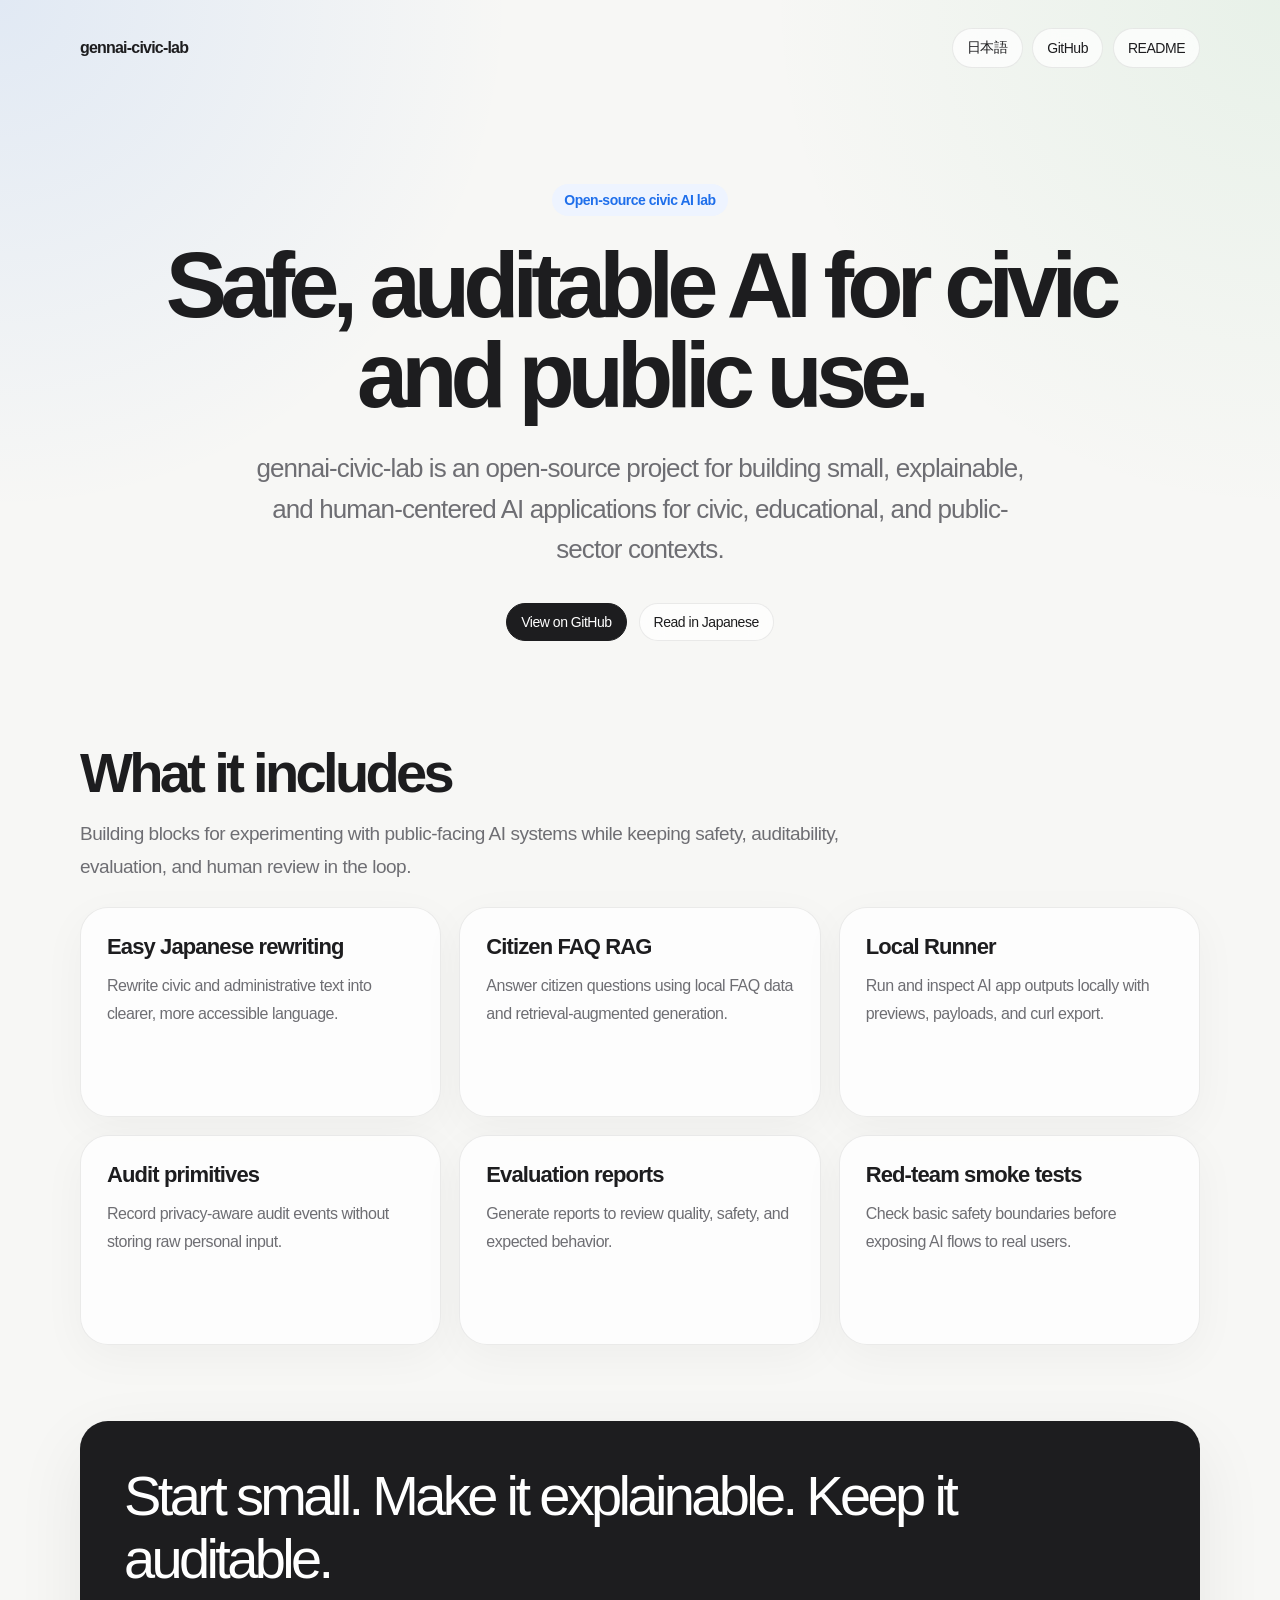
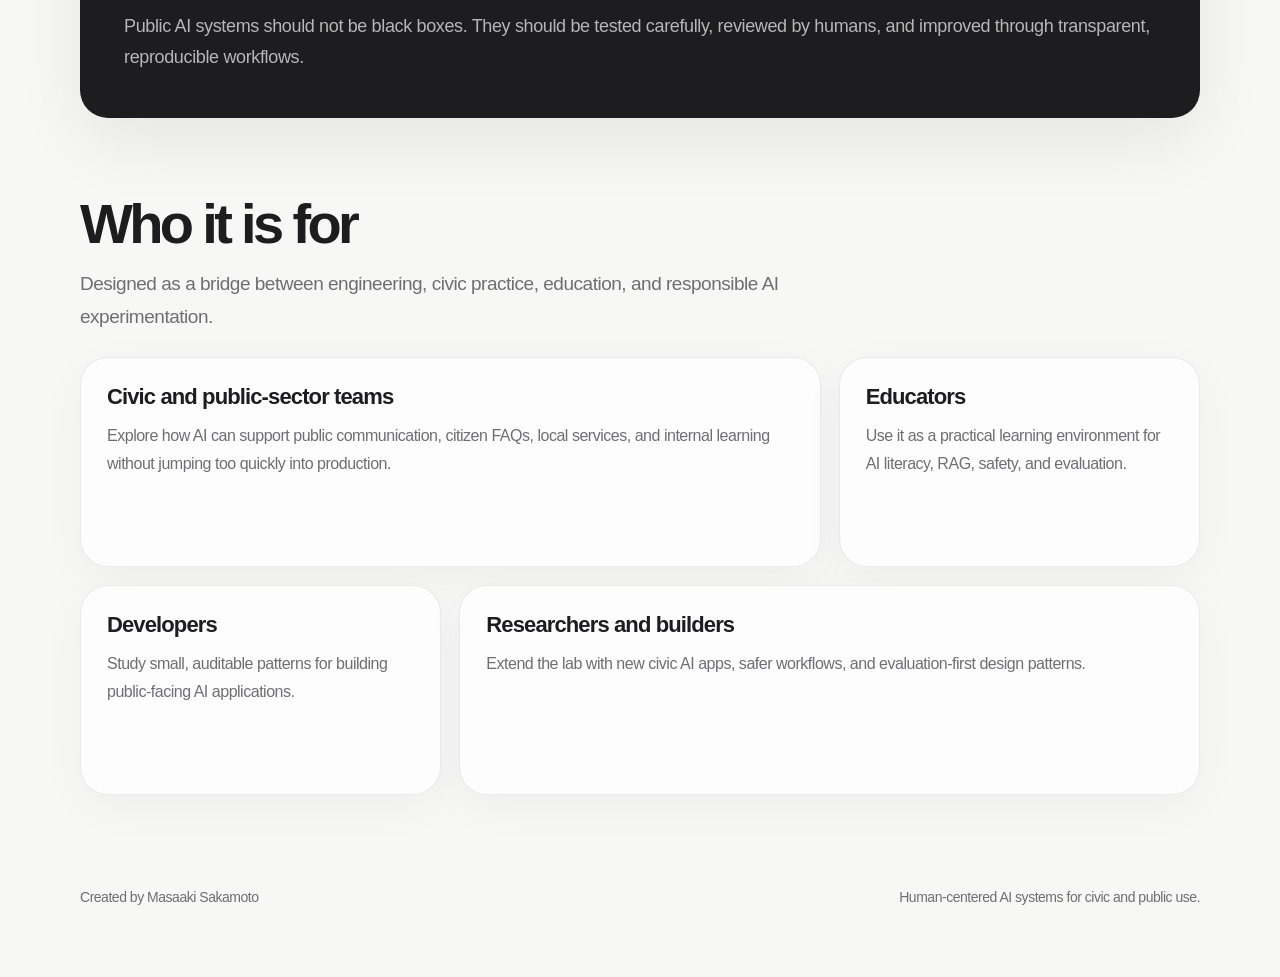
==== docs/index.html @ 60789cdd "docs: README導線とGitHub Pages入口を整理" ====
<!doctype html>
<html lang="en">
<head>
  <meta charset="utf-8" />
  <meta name="viewport" content="width=device-width,initial-scale=1" />
  <title>gennai-civic-lab | Open-source civic AI lab</title>
  <meta name="description" content="An open-source civic AI lab for safe, auditable, and human-centered public AI applications." />
  <link rel="stylesheet" href="./assets/site.css" />
</head>
<body>
  <div class="page">
    <header>
      <a class="brand" href="./">gennai-civic-lab</a>
      <nav>
        <a href="./ja/">日本語</a>
        <a href="https://github.com/masaakisakamoto/gennai-civic-lab">GitHub</a>
        <a href="https://github.com/masaakisakamoto/gennai-civic-lab/blob/main/README.md">README</a>
      </nav>
    </header>

    <main>
      <section class="hero">
        <div class="eyebrow">Open-source civic AI lab</div>
        <h1>Safe, auditable AI for civic and public use.</h1>
        <p class="lead">
          gennai-civic-lab is an open-source project for building small, explainable,
          and human-centered AI applications for civic, educational, and public-sector contexts.
        </p>
        <div class="actions">
          <a class="button primary" href="https://github.com/masaakisakamoto/gennai-civic-lab">View on GitHub</a>
          <a class="button" href="./ja/">Read in Japanese</a>
        </div>
      </section>

      <section>
        <div class="section-title">
          <h2>What it includes</h2>
          <p>
            Building blocks for experimenting with public-facing AI systems while keeping
            safety, auditability, evaluation, and human review in the loop.
          </p>
        </div>

        <div class="grid">
          <article class="card"><h3>Easy Japanese rewriting</h3><p>Rewrite civic and administrative text into clearer, more accessible language.</p></article>
          <article class="card"><h3>Citizen FAQ RAG</h3><p>Answer citizen questions using local FAQ data and retrieval-augmented generation.</p></article>
          <article class="card"><h3>Local Runner</h3><p>Run and inspect AI app outputs locally with previews, payloads, and curl export.</p></article>
          <article class="card"><h3>Audit primitives</h3><p>Record privacy-aware audit events without storing raw personal input.</p></article>
          <article class="card"><h3>Evaluation reports</h3><p>Generate reports to review quality, safety, and expected behavior.</p></article>
          <article class="card"><h3>Red-team smoke tests</h3><p>Check basic safety boundaries before exposing AI flows to real users.</p></article>
        </div>
      </section>

      <section>
        <div class="principle">
          <p>Start small. Make it explainable. Keep it auditable.</p>
          <span>
            Public AI systems should not be black boxes. They should be tested carefully,
            reviewed by humans, and improved through transparent, reproducible workflows.
          </span>
        </div>
      </section>

      <section>
        <div class="section-title">
          <h2>Who it is for</h2>
          <p>
            Designed as a bridge between engineering, civic practice, education,
            and responsible AI experimentation.
          </p>
        </div>

        <div class="grid">
          <article class="card large"><h3>Civic and public-sector teams</h3><p>Explore how AI can support public communication, citizen FAQs, local services, and internal learning without jumping too quickly into production.</p></article>
          <article class="card"><h3>Educators</h3><p>Use it as a practical learning environment for AI literacy, RAG, safety, and evaluation.</p></article>
          <article class="card"><h3>Developers</h3><p>Study small, auditable patterns for building public-facing AI applications.</p></article>
          <article class="card large"><h3>Researchers and builders</h3><p>Extend the lab with new civic AI apps, safer workflows, and evaluation-first design patterns.</p></article>
        </div>
      </section>
    </main>

    <footer>
      <span>Created by Masaaki Sakamoto</span>
      <span>Human-centered AI systems for civic and public use.</span>
    </footer>
  </div>
</body>
</html>
---- docs/assets/site.css ----
:root {
  --bg: #f7f7f5;
  --panel: rgba(255, 255, 255, 0.78);
  --text: #1d1d1f;
  --muted: #6e6e73;
  --line: rgba(0, 0, 0, 0.08);
  --accent: #1f6feb;
  --soft: #eef4ff;
  --radius: 28px;
  --shadow: 0 24px 70px rgba(0, 0, 0, 0.07);
}

* {
  box-sizing: border-box;
}

html {
  scroll-behavior: smooth;
}

body {
  margin: 0;
  font-family: -apple-system, BlinkMacSystemFont, "Segoe UI", "Hiragino Sans", "Yu Gothic", "YuGothic", "Noto Sans JP", sans-serif;
  background:
    radial-gradient(circle at top left, rgba(31, 111, 235, 0.10), transparent 32rem),
    radial-gradient(circle at top right, rgba(52, 168, 83, 0.08), transparent 32rem),
    var(--bg);
  color: var(--text);
  letter-spacing: -0.03em;
}

a {
  color: inherit;
  text-decoration: none;
}

.page {
  width: min(1120px, calc(100% - 40px));
  margin: 0 auto;
}

header {
  padding: 28px 0;
  display: flex;
  justify-content: space-between;
  align-items: center;
  gap: 16px;
}

.brand {
  font-weight: 760;
  letter-spacing: -0.05em;
}

nav {
  display: flex;
  gap: 10px;
  flex-wrap: wrap;
  justify-content: flex-end;
}

nav a,
.button {
  display: inline-flex;
  align-items: center;
  justify-content: center;
  border: 1px solid var(--line);
  background: rgba(255, 255, 255, 0.72);
  backdrop-filter: blur(12px);
  padding: 10px 14px;
  border-radius: 999px;
  font-size: 14px;
  color: var(--text);
  transition: transform 0.18s ease, background 0.18s ease, border-color 0.18s ease;
}

nav a:hover,
.button:hover {
  transform: translateY(-1px);
  background: #fff;
  border-color: rgba(0, 0, 0, 0.16);
}

.hero {
  padding: 88px 0 64px;
  text-align: center;
}

.eyebrow {
  display: inline-flex;
  padding: 8px 12px;
  border-radius: 999px;
  background: var(--soft);
  color: var(--accent);
  font-size: 14px;
  font-weight: 680;
  margin-bottom: 24px;
}

h1 {
  margin: 0 auto;
  max-width: 960px;
  font-size: clamp(44px, 7.8vw, 92px);
  line-height: 0.98;
  letter-spacing: -0.075em;
}

.lead {
  margin: 28px auto 0;
  max-width: 790px;
  font-size: clamp(18px, 2.4vw, 26px);
  line-height: 1.55;
  color: var(--muted);
  letter-spacing: -0.035em;
}

.actions {
  margin-top: 34px;
  display: flex;
  justify-content: center;
  gap: 12px;
  flex-wrap: wrap;
}

.button.primary {
  background: var(--text);
  color: #fff;
  border-color: var(--text);
}

section {
  padding: 38px 0;
}

.section-title {
  max-width: 820px;
  margin-bottom: 24px;
}

h2 {
  margin: 0 0 14px;
  font-size: clamp(32px, 5vw, 56px);
  line-height: 1.06;
  letter-spacing: -0.065em;
}

.section-title p {
  margin: 0;
  color: var(--muted);
  font-size: 19px;
  line-height: 1.75;
}

.grid {
  display: grid;
  grid-template-columns: repeat(3, 1fr);
  gap: 18px;
}

.card {
  background: var(--panel);
  border: 1px solid var(--line);
  border-radius: var(--radius);
  padding: 26px;
  box-shadow: 0 12px 45px rgba(0, 0, 0, 0.04);
  min-height: 210px;
}

.card.large {
  grid-column: span 2;
}

.card h3 {
  margin: 0 0 12px;
  font-size: 22px;
  letter-spacing: -0.04em;
}

.card p {
  margin: 0;
  color: var(--muted);
  line-height: 1.75;
  font-size: 16px;
}

.principle {
  background: var(--text);
  color: #fff;
  border-radius: var(--radius);
  padding: 44px;
  box-shadow: var(--shadow);
}

.principle p {
  margin: 0;
  font-size: clamp(28px, 5vw, 56px);
  line-height: 1.12;
  letter-spacing: -0.065em;
}

.principle span {
  display: block;
  margin-top: 20px;
  color: rgba(255, 255, 255, 0.68);
  font-size: 18px;
  line-height: 1.75;
  letter-spacing: -0.02em;
}

footer {
  padding: 56px 0 72px;
  color: var(--muted);
  font-size: 14px;
  display: flex;
  justify-content: space-between;
  gap: 16px;
  flex-wrap: wrap;
}

@media (max-width: 820px) {
  header {
    align-items: flex-start;
    flex-direction: column;
  }

  .hero {
    text-align: left;
    padding-top: 56px;
  }

  .actions {
    justify-content: flex-start;
  }

  .grid {
    grid-template-columns: 1fr;
  }

  .card.large {
    grid-column: span 1;
  }

  .principle {
    padding: 30px;
  }
}
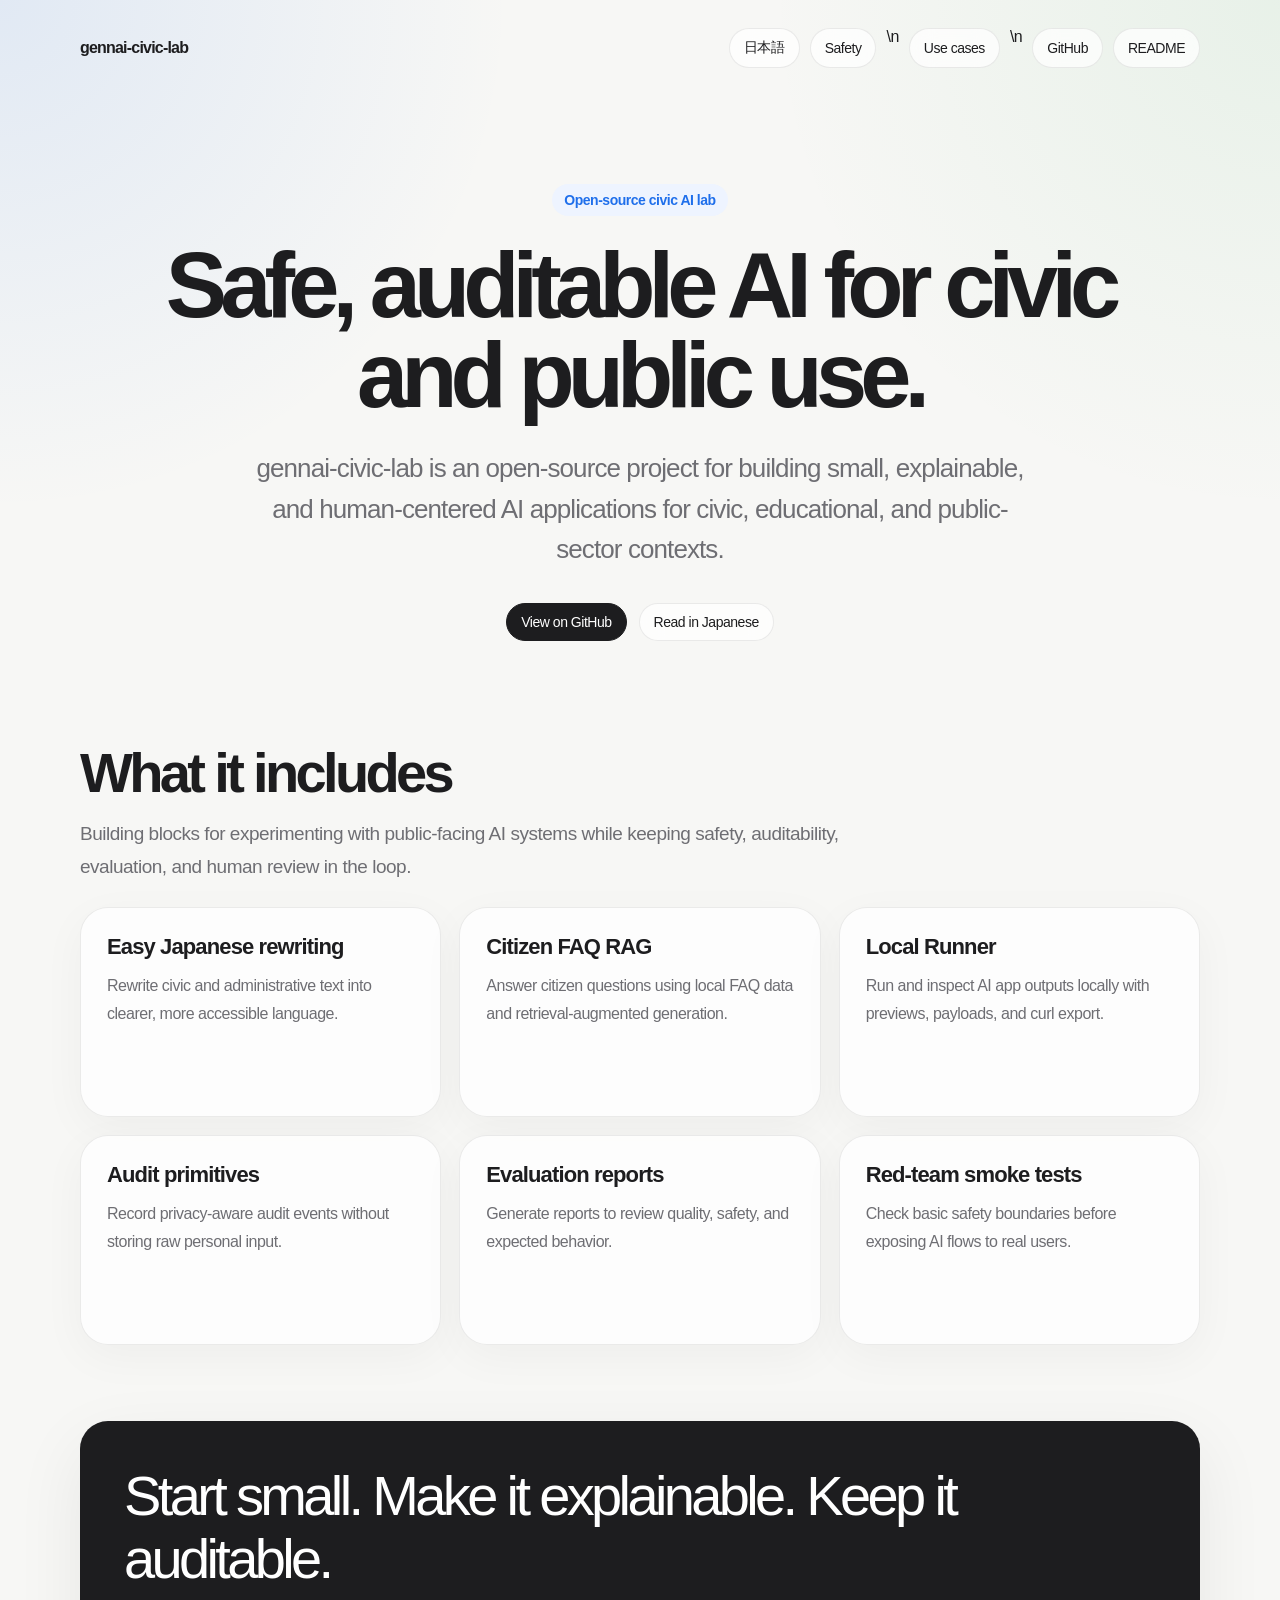
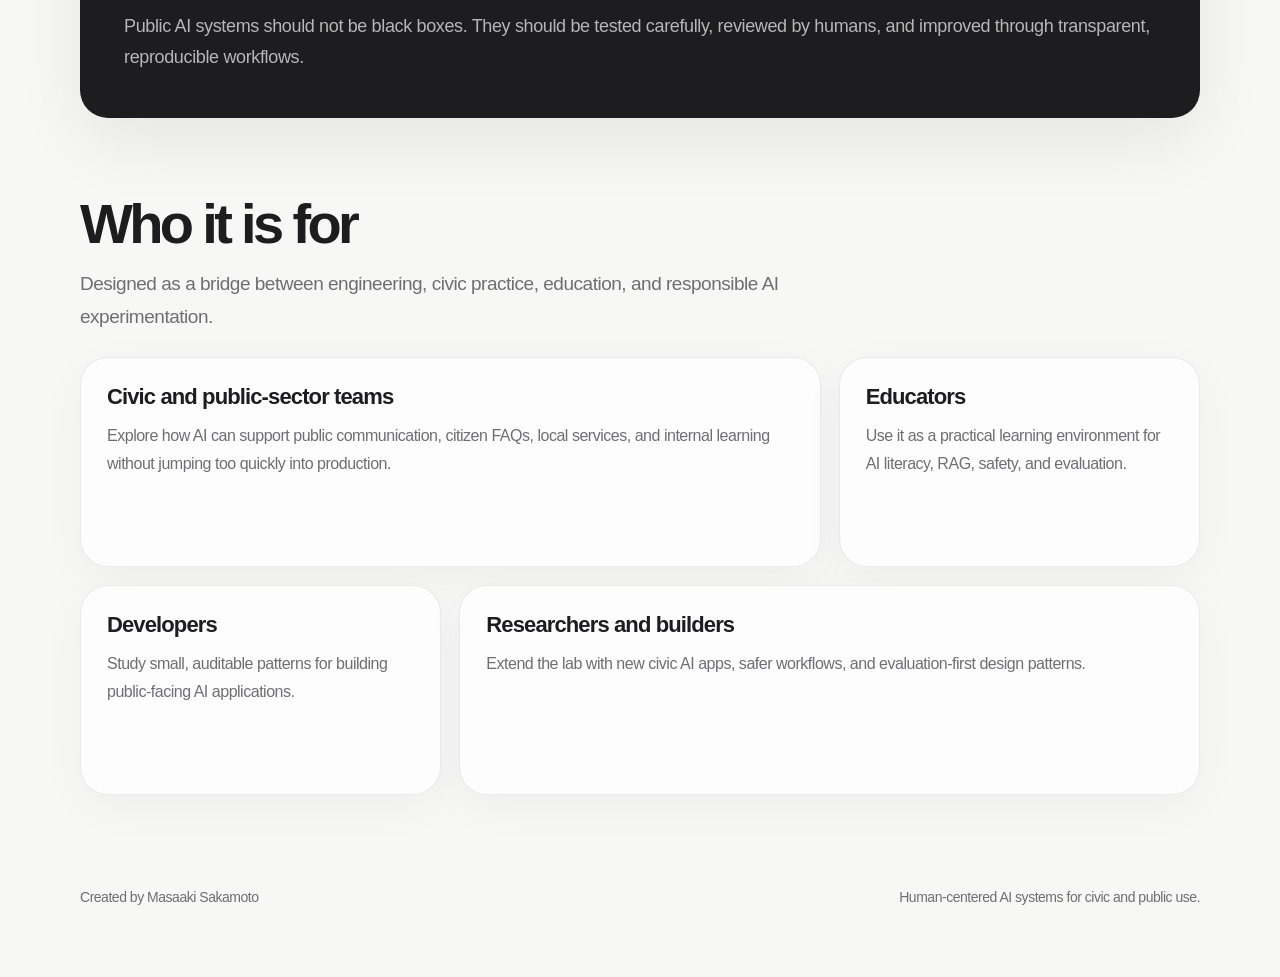
==== commit 87fc1ab3: "docs: 公共AI向けSafetyと利用シーンページを追加" ====
--- a/docs/index.html
+++ b/docs/index.html
@@ -13,7 +13,7 @@
       <a class="brand" href="./">gennai-civic-lab</a>
       <nav>
         <a href="./ja/">日本語</a>
-        <a href="https://github.com/masaakisakamoto/gennai-civic-lab">GitHub</a>
+        <a href="./safety.html">Safety</a>\n        <a href="./use-cases.html">Use cases</a>\n        <a href="https://github.com/masaakisakamoto/gennai-civic-lab">GitHub</a>
         <a href="https://github.com/masaakisakamoto/gennai-civic-lab/blob/main/README.md">README</a>
       </nav>
     </header>
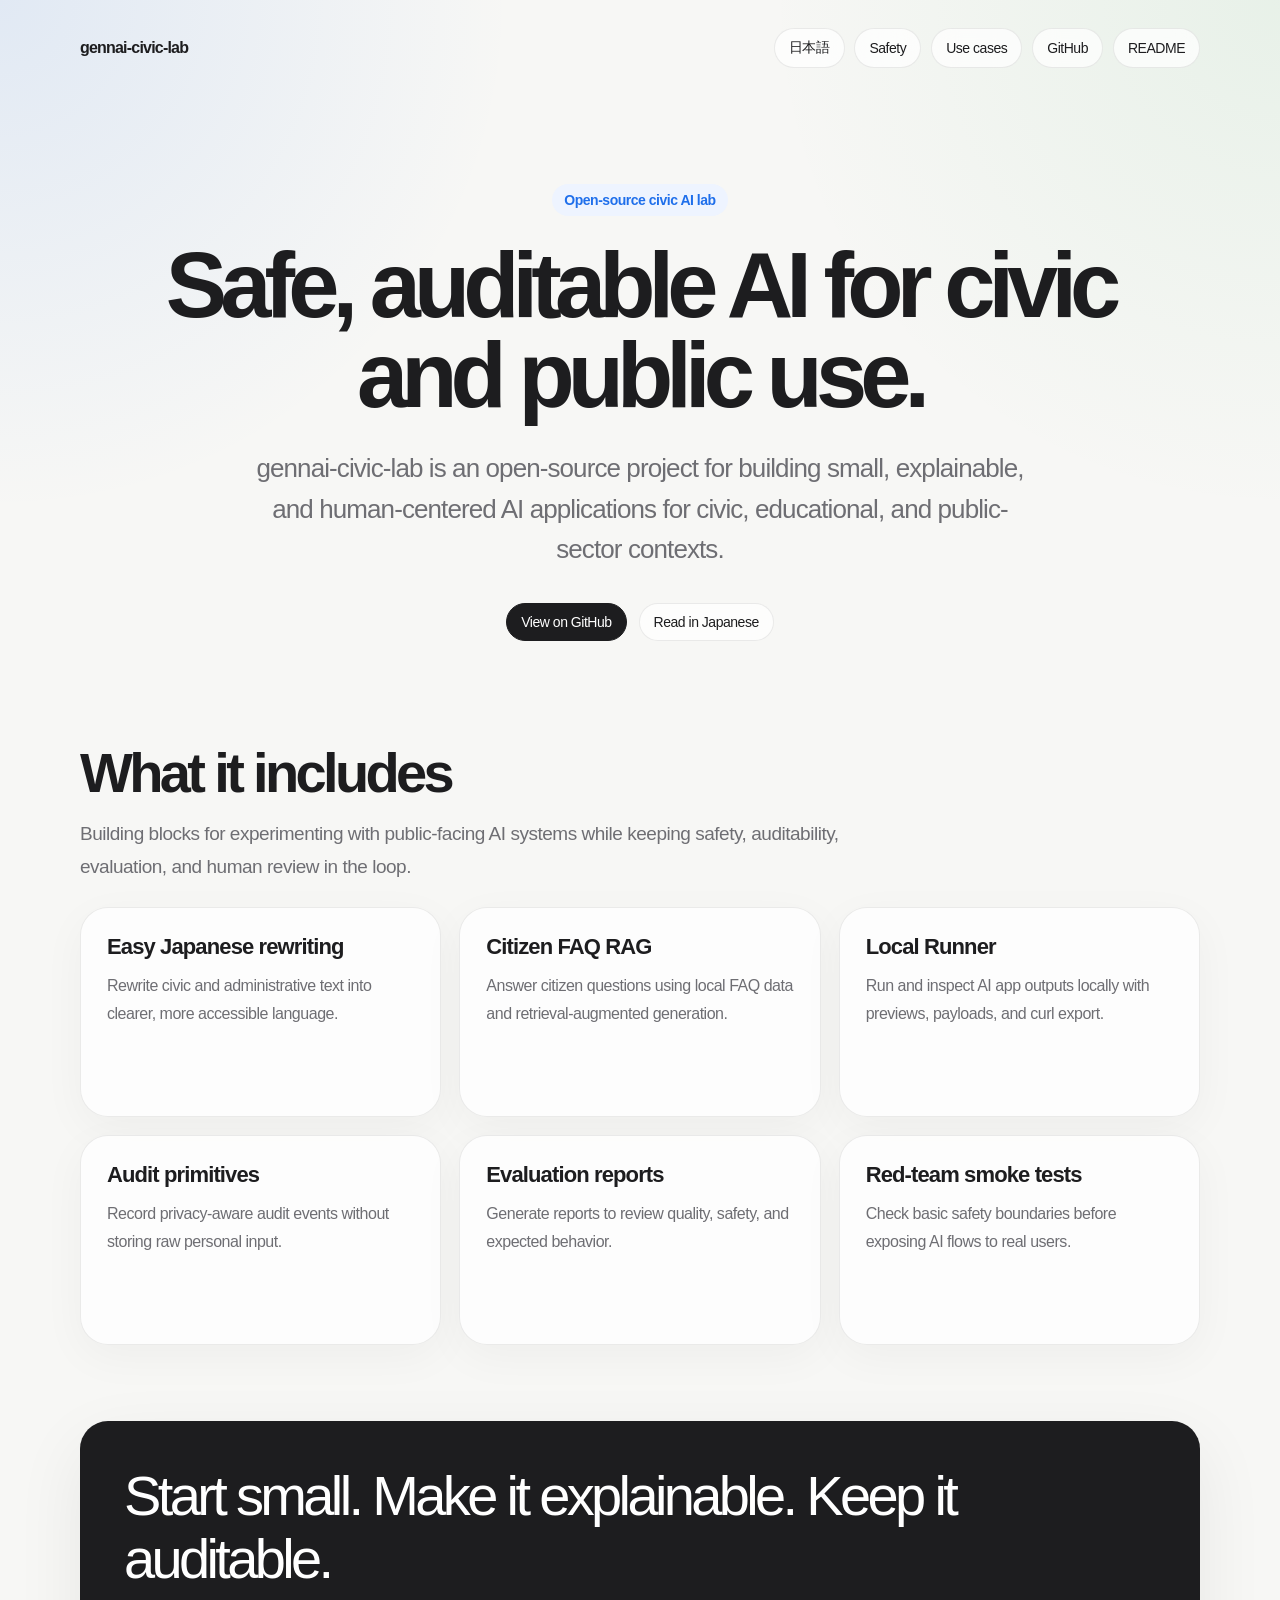
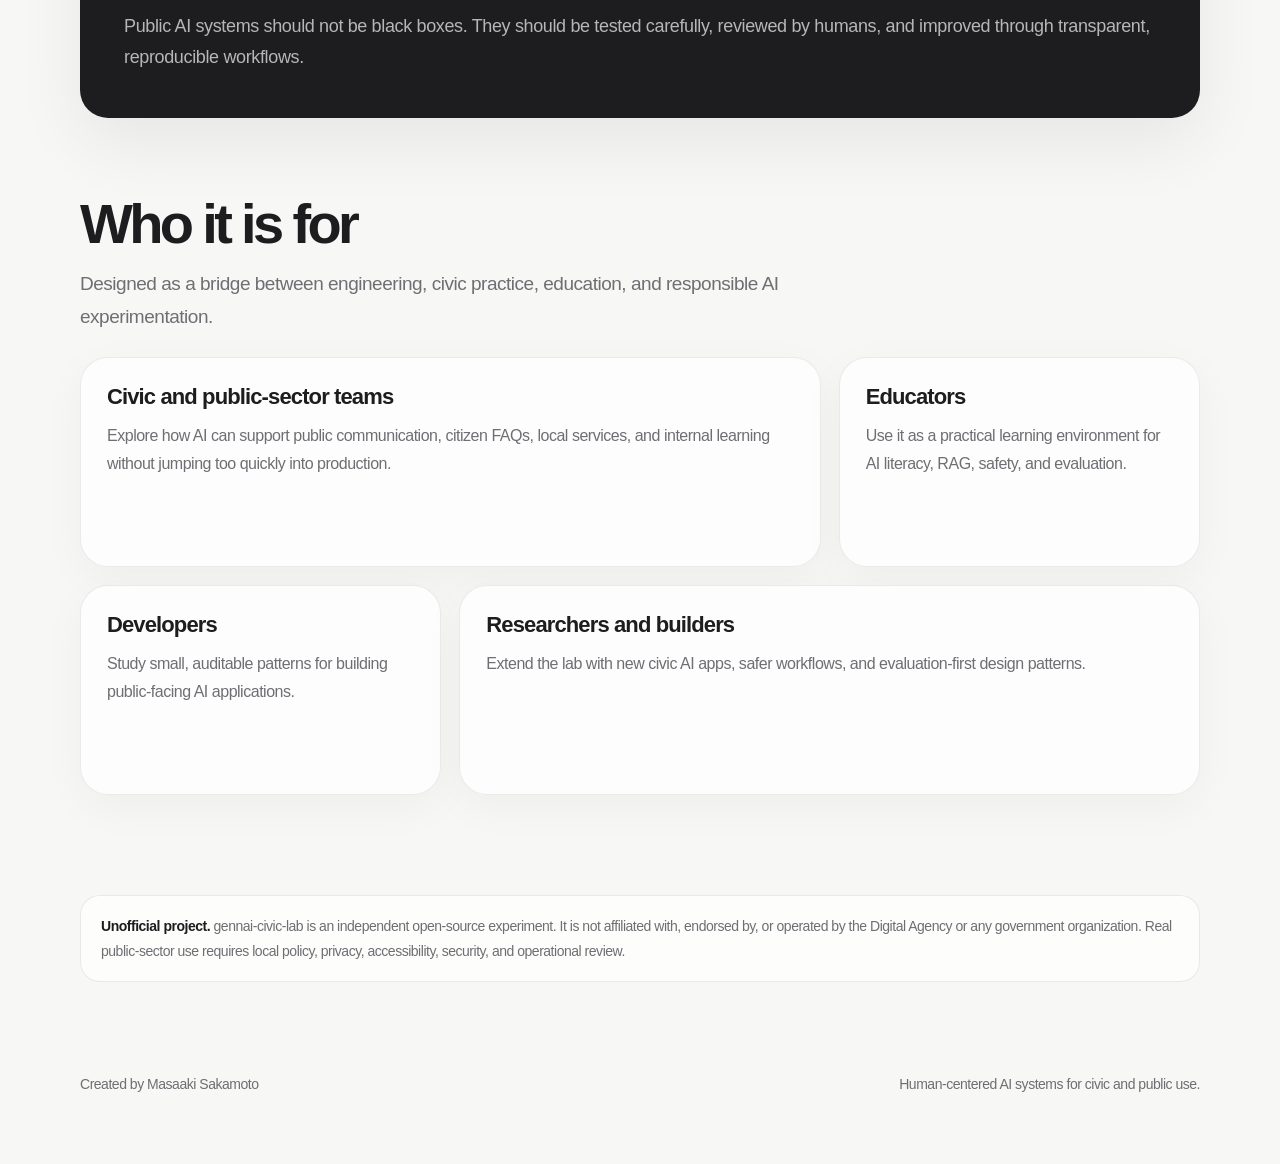
==== commit 5d0f8c94: "docs: Pagesの非公式表記と日本語導線を改善" ====
--- a/docs/index.html
+++ b/docs/index.html
@@ -13,7 +13,9 @@
       <a class="brand" href="./">gennai-civic-lab</a>
       <nav>
         <a href="./ja/">日本語</a>
-        <a href="./safety.html">Safety</a>\n        <a href="./use-cases.html">Use cases</a>\n        <a href="https://github.com/masaakisakamoto/gennai-civic-lab">GitHub</a>
+        <a href="./safety.html">Safety</a>
+        <a href="./use-cases.html">Use cases</a>
+        <a href="https://github.com/masaakisakamoto/gennai-civic-lab">GitHub</a>
         <a href="https://github.com/masaakisakamoto/gennai-civic-lab/blob/main/README.md">README</a>
       </nav>
     </header>
@@ -77,6 +79,16 @@
           <article class="card large"><h3>Researchers and builders</h3><p>Extend the lab with new civic AI apps, safer workflows, and evaluation-first design patterns.</p></article>
         </div>
       </section>
+
+      <section>
+        <div class="notice">
+          <strong>Unofficial project.</strong>
+          gennai-civic-lab is an independent open-source experiment.
+          It is not affiliated with, endorsed by, or operated by the Digital Agency or any government organization.
+          Real public-sector use requires local policy, privacy, accessibility, security, and operational review.
+        </div>
+      </section>
+
     </main>
 
     <footer>
--- a/docs/assets/site.css
+++ b/docs/assets/site.css
@@ -244,3 +244,18 @@
     padding: 30px;
   }
 }
+
+.notice {
+  margin-top: 24px;
+  background: rgba(255, 255, 255, 0.72);
+  border: 1px solid var(--line);
+  border-radius: 20px;
+  padding: 18px 20px;
+  color: var(--muted);
+  font-size: 14px;
+  line-height: 1.75;
+}
+
+.notice strong {
+  color: var(--text);
+}
